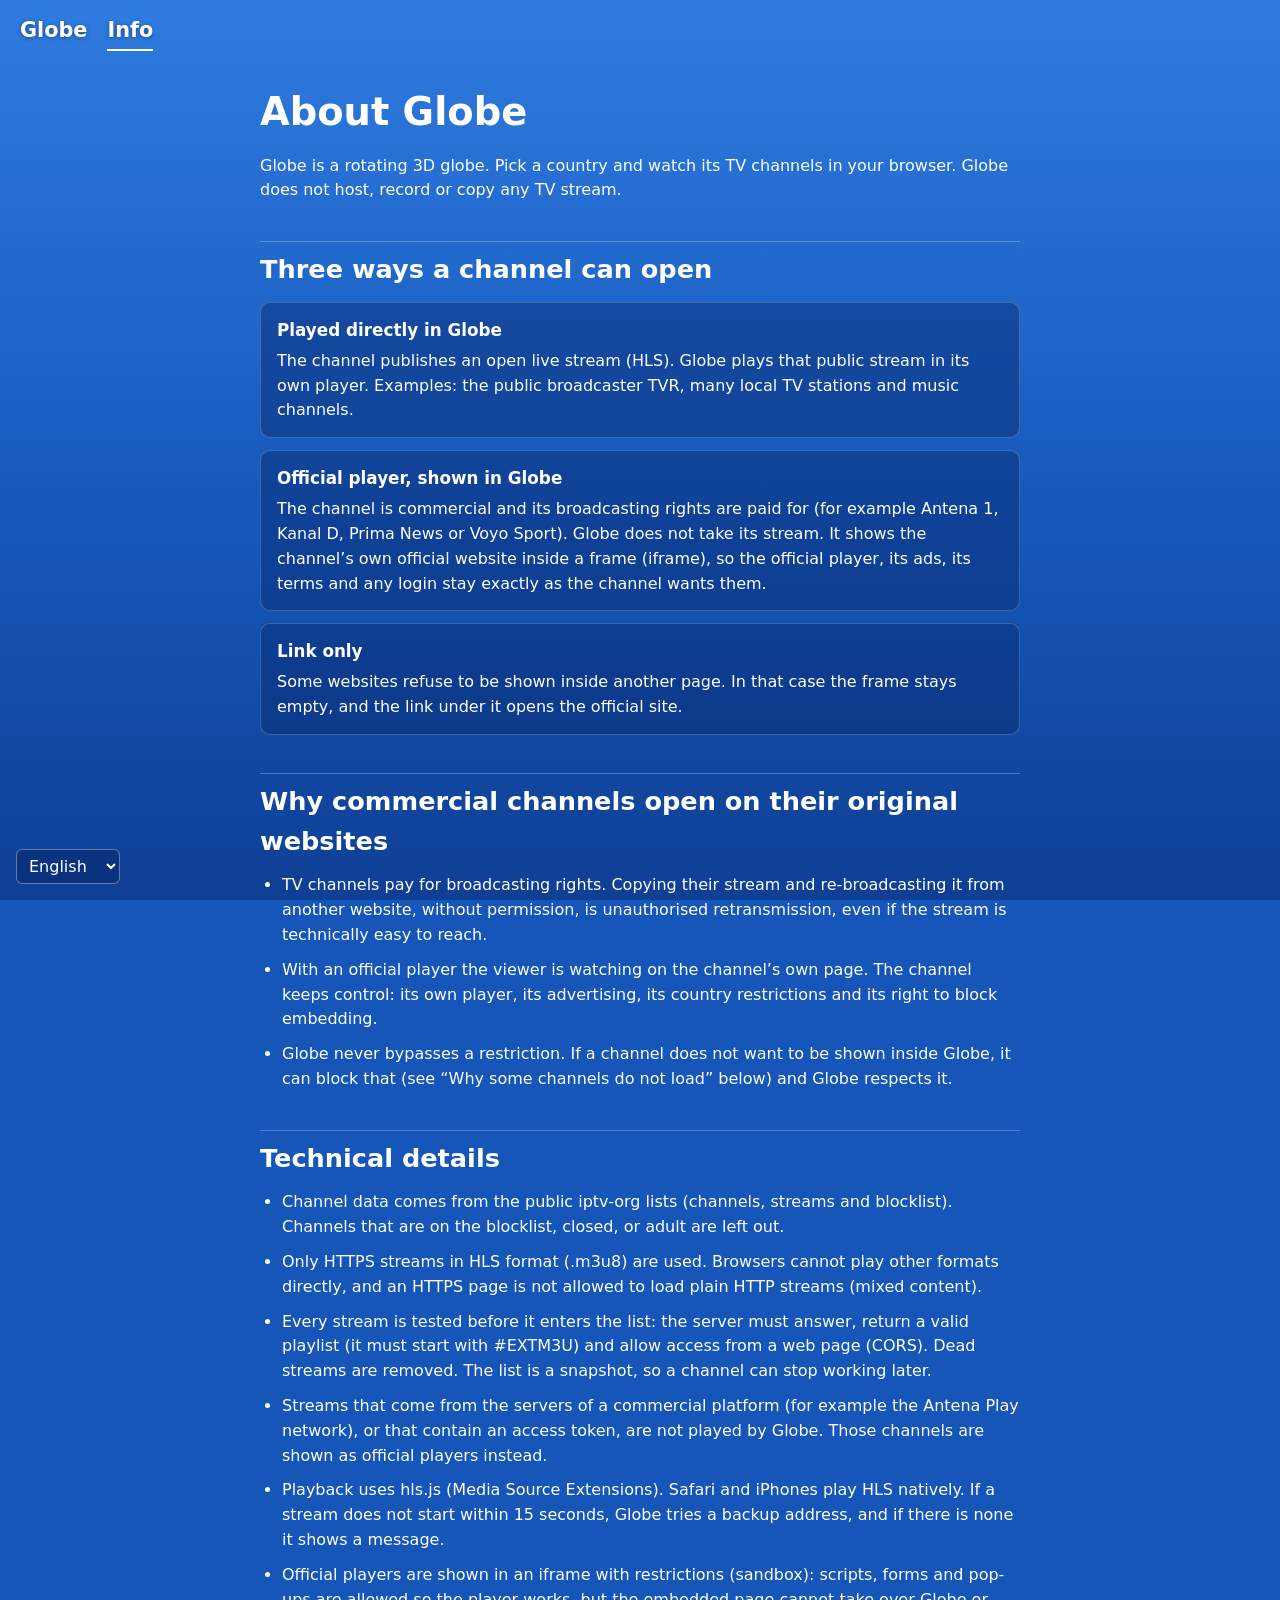
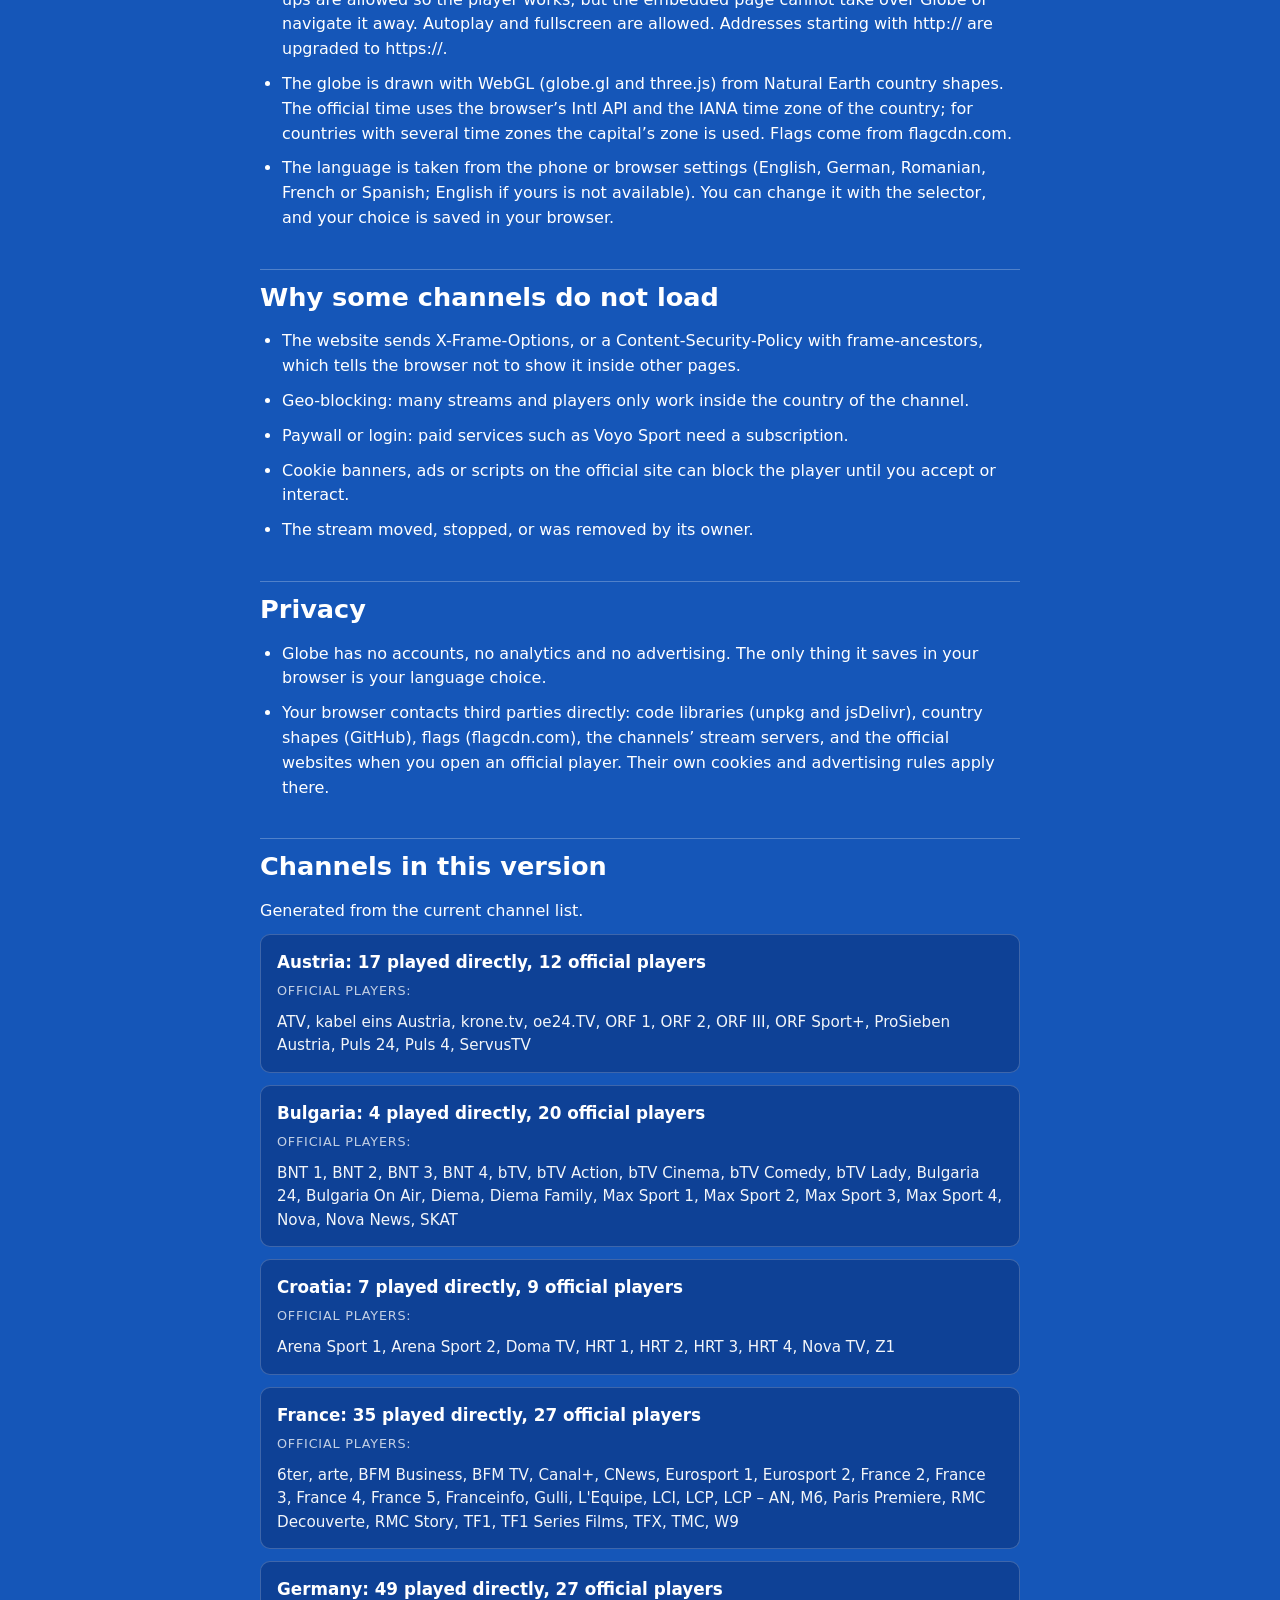
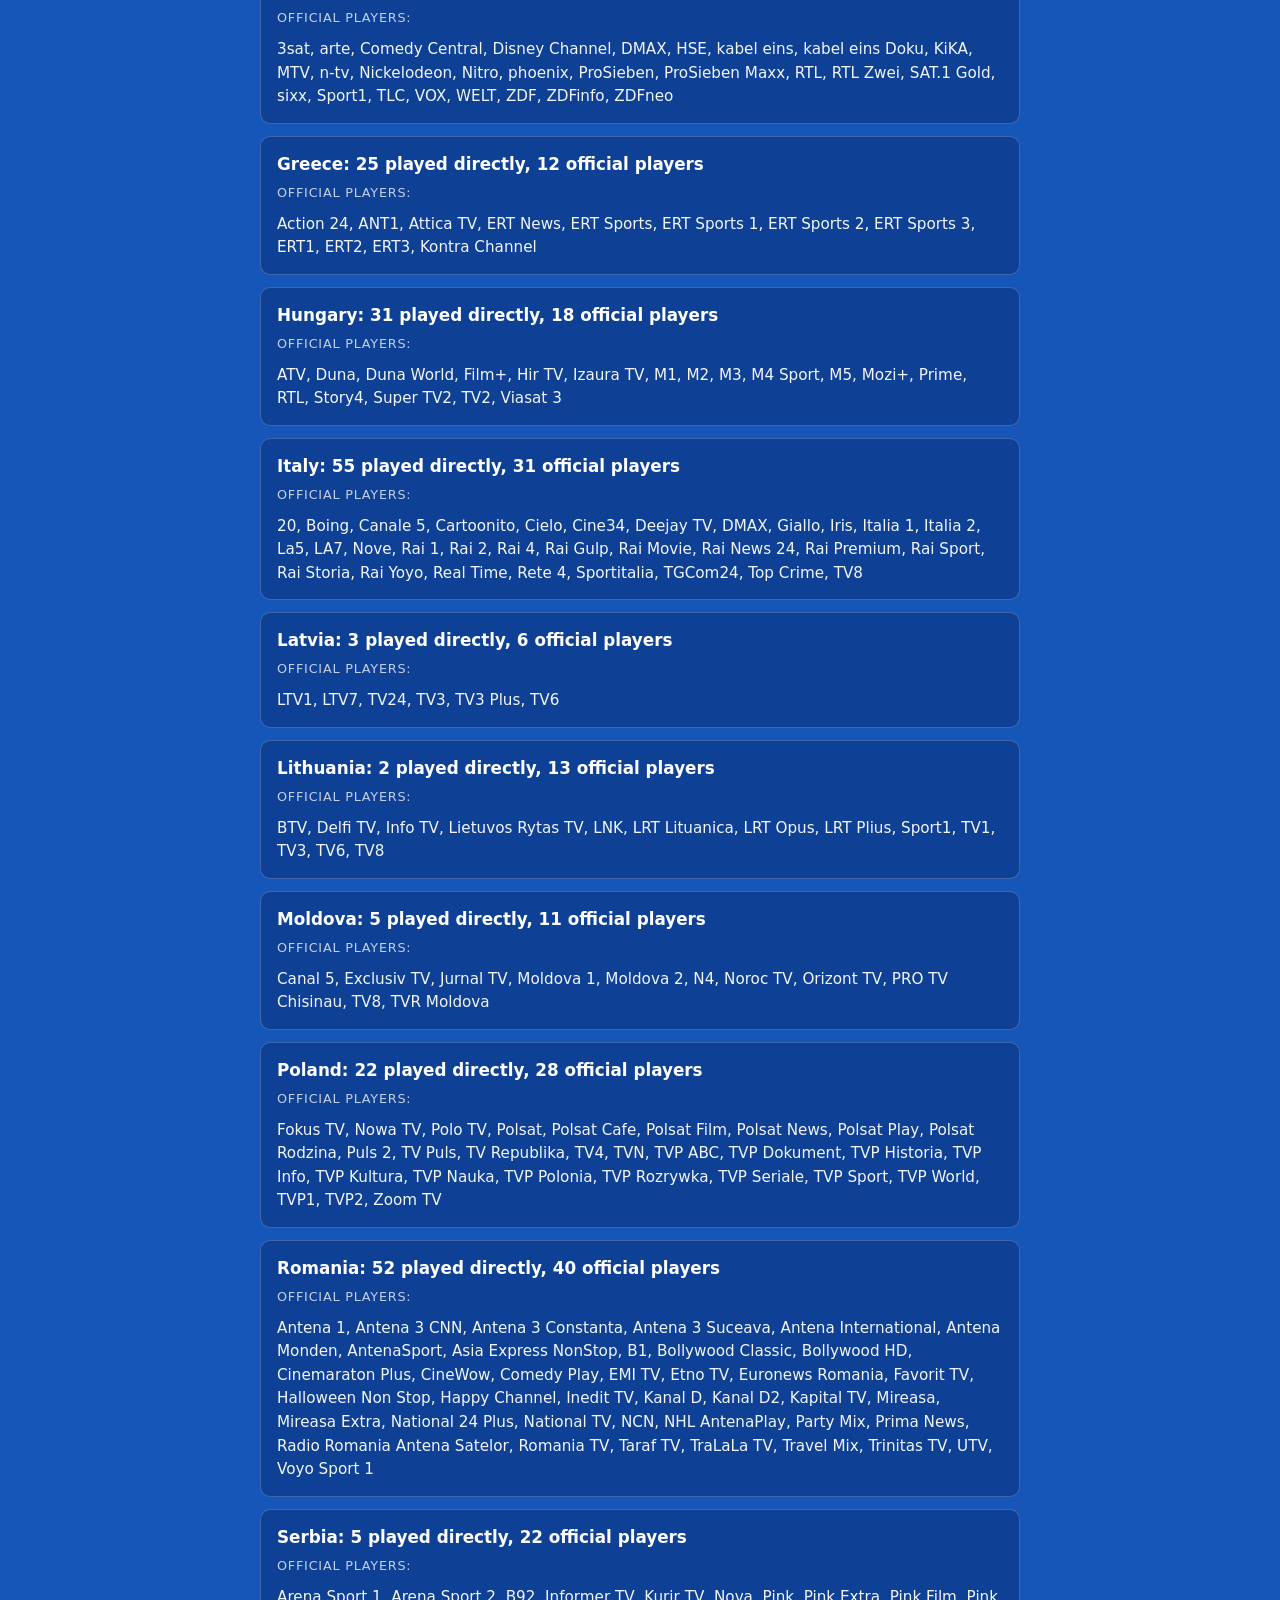
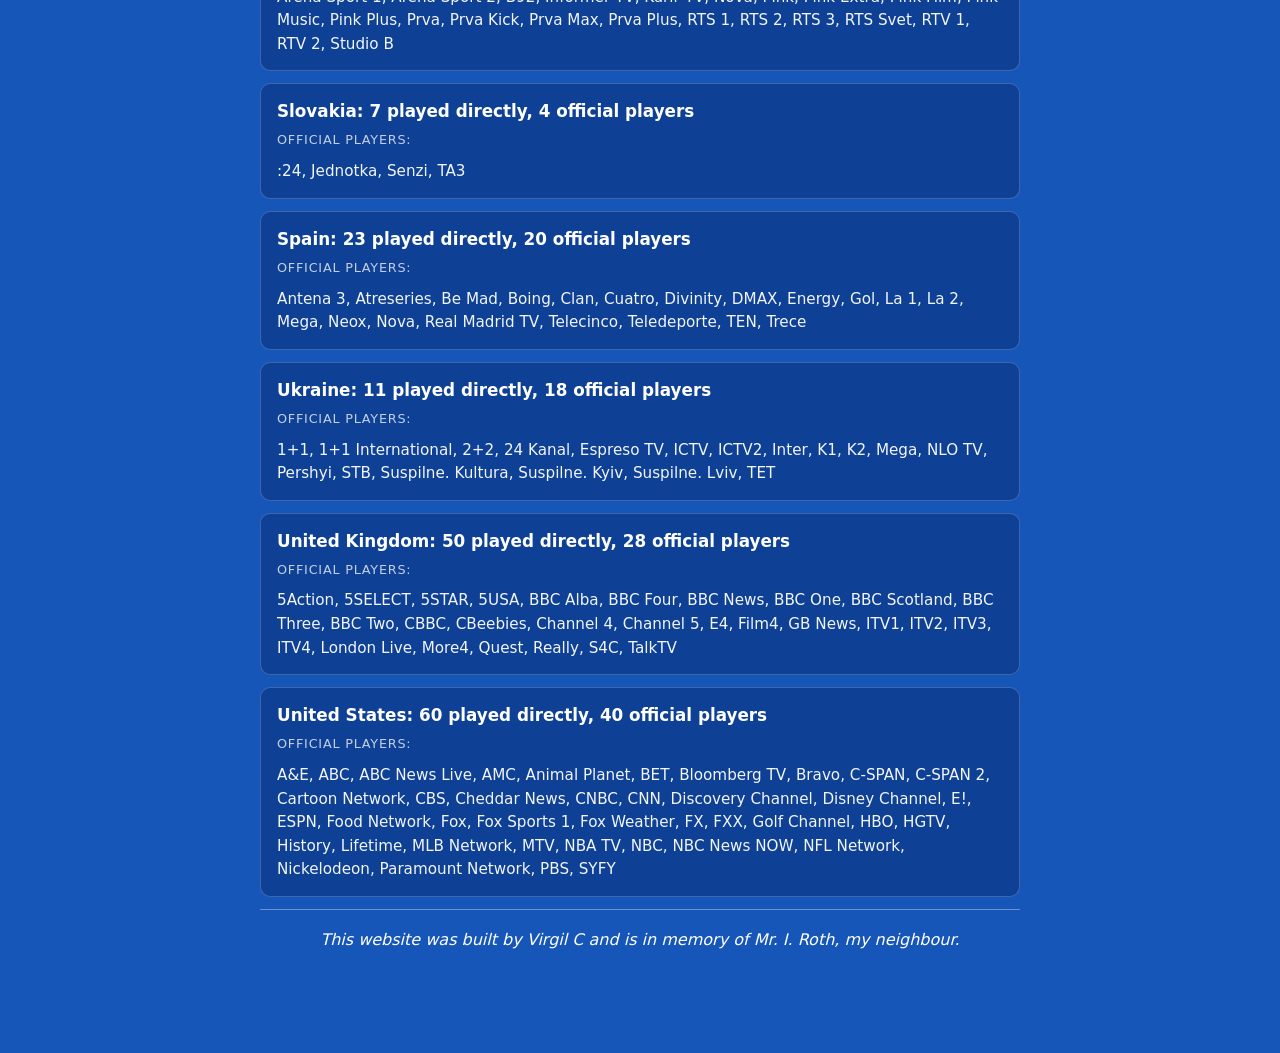
==== info.html @ bc1900ee "Initial commit" ====
<!DOCTYPE html>
<html lang="en">
<head>
  <meta charset="UTF-8">
  <meta name="viewport" content="width=device-width, initial-scale=1.0">
  <title>Info - Globe</title>
  <link rel="icon" type="image/svg+xml" href="favicon.svg">
  <link rel="stylesheet" href="css/common.css?v=20">
  <link rel="stylesheet" href="css/info.css?v=20">
</head>
<body class="info-page">
  <nav class="topnav">
    <a href="index.html" data-i18n="navGlobe"></a>
    <a href="info.html" class="active" data-i18n="navInfo"></a>
  </nav>

  <select id="lang-select" class="lang-select" data-i18n-aria="language">
    <option value="en">English</option>
    <option value="de">Deutsch</option>
    <option value="ro">Română</option>
    <option value="fr">Français</option>
    <option value="es">Español</option>
  </select>

  <main class="info">
    <h1 data-i18n="infoH1"></h1>
    <p data-i18n="introP1"></p>

    <h2 data-i18n="sec1Title"></h2>
    <div class="card">
      <h3 data-i18n="way1Title"></h3>
      <p data-i18n="way1Text"></p>
    </div>
    <div class="card">
      <h3 data-i18n="way2Title"></h3>
      <p data-i18n="way2Text"></p>
    </div>
    <div class="card">
      <h3 data-i18n="way3Title"></h3>
      <p data-i18n="way3Text"></p>
    </div>

    <h2 data-i18n="sec2Title"></h2>
    <ul>
      <li data-i18n="why1"></li>
      <li data-i18n="why2"></li>
      <li data-i18n="why3"></li>
    </ul>

    <h2 data-i18n="sec3Title"></h2>
    <ul>
      <li data-i18n="tech1"></li>
      <li data-i18n="tech2"></li>
      <li data-i18n="tech3"></li>
      <li data-i18n="tech4"></li>
      <li data-i18n="tech5"></li>
      <li data-i18n="tech6"></li>
      <li data-i18n="tech7"></li>
      <li data-i18n="tech8"></li>
    </ul>

    <h2 data-i18n="sec4Title"></h2>
    <ul>
      <li data-i18n="fail1"></li>
      <li data-i18n="fail2"></li>
      <li data-i18n="fail3"></li>
      <li data-i18n="fail4"></li>
      <li data-i18n="fail5"></li>
    </ul>

    <h2 data-i18n="sec5Title"></h2>
    <ul>
      <li data-i18n="privacy1"></li>
      <li data-i18n="privacy2"></li>
    </ul>

    <h2 data-i18n="sec6Title"></h2>
    <p data-i18n="channelsIntro"></p>
    <div id="channel-summary"></div>

    <p class="dedication" data-i18n="dedication"></p>
  </main>

  <script src="i18n/en.js?v=20"></script>
  <script src="i18n/de.js?v=20"></script>
  <script src="i18n/ro.js?v=20"></script>
  <script src="i18n/fr.js?v=20"></script>
  <script src="i18n/es.js?v=20"></script>
  <script src="i18n/info-en.js?v=20"></script>
  <script src="i18n/info-de.js?v=20"></script>
  <script src="i18n/info-ro.js?v=20"></script>
  <script src="js/i18n.js?v=20"></script>
  <script src="data/channels.js?v=20"></script>
  <script src="js/info.js?v=20"></script>
</body>
</html>
---- css/common.css ----
/* Shared by the Globe page and the Info page. */

.topnav {
  position: fixed;
  top: 14px;
  left: 20px;
  z-index: 20;
  display: flex;
  gap: 20px;
}

.topnav a {
  color: #ffffff;
  font-size: clamp(1rem, 3vw, 1.3rem);
  font-weight: 600;
  text-decoration: none;
  padding-bottom: 3px;
  border-bottom: 2px solid transparent;
  text-shadow: 0 1px 4px rgba(0, 0, 0, 0.35);
}

.topnav a:hover {
  border-bottom-color: rgba(255, 255, 255, 0.6);
}

.topnav a.active {
  border-bottom-color: #ffffff;
}

.lang-select {
  position: fixed;
  left: 16px;
  bottom: 16px;
  z-index: 20;
  padding: 6px 8px;
  border: 1px solid rgba(255, 255, 255, 0.35);
  border-radius: 6px;
  background: rgba(8, 40, 110, 0.6);
  color: #ffffff;
  font: inherit;
  cursor: pointer;
}

.lang-select option {
  color: #000000;
}
---- css/info.css ----
html {
  background: #1556b8;
}

html, body {
  margin: 0;
  min-height: 100%;
}

body.info-page {
  background: linear-gradient(180deg, #2f7be0 0%, #1556b8 60%, #0f3f94 100%) fixed;
  color: #ffffff;
  font-family: system-ui, sans-serif;
  line-height: 1.55;
}

.info {
  max-width: 760px;
  margin: 0 auto;
  padding: 72px 20px 90px;
}

.info h1 {
  font-size: clamp(1.7rem, 5vw, 2.4rem);
  margin: 10px 0 12px;
}

.info h2 {
  font-size: clamp(1.2rem, 3.4vw, 1.6rem);
  margin: 38px 0 12px;
  padding-top: 8px;
  border-top: 1px solid rgba(255, 255, 255, 0.25);
}

.info h3 {
  margin: 0 0 6px;
  font-size: 1.05rem;
}

.info p {
  margin: 0 0 10px;
}

.info ul {
  margin: 0;
  padding-left: 22px;
}

.info li {
  margin-bottom: 10px;
}

.card {
  background: rgba(8, 40, 110, 0.45);
  border: 1px solid rgba(255, 255, 255, 0.2);
  border-radius: 10px;
  padding: 14px 16px;
  margin-bottom: 12px;
}

.card p:last-child {
  margin-bottom: 0;
}

.summary-label {
  font-size: 0.8rem;
  text-transform: uppercase;
  letter-spacing: 0.06em;
  opacity: 0.75;
  margin-bottom: 2px;
}

.summary-names {
  font-size: 0.95rem;
  opacity: 0.95;
}

.dedication {
  margin-top: 48px;
  padding-top: 18px;
  border-top: 1px solid rgba(255, 255, 255, 0.35);
  font-style: italic;
  text-align: center;
}
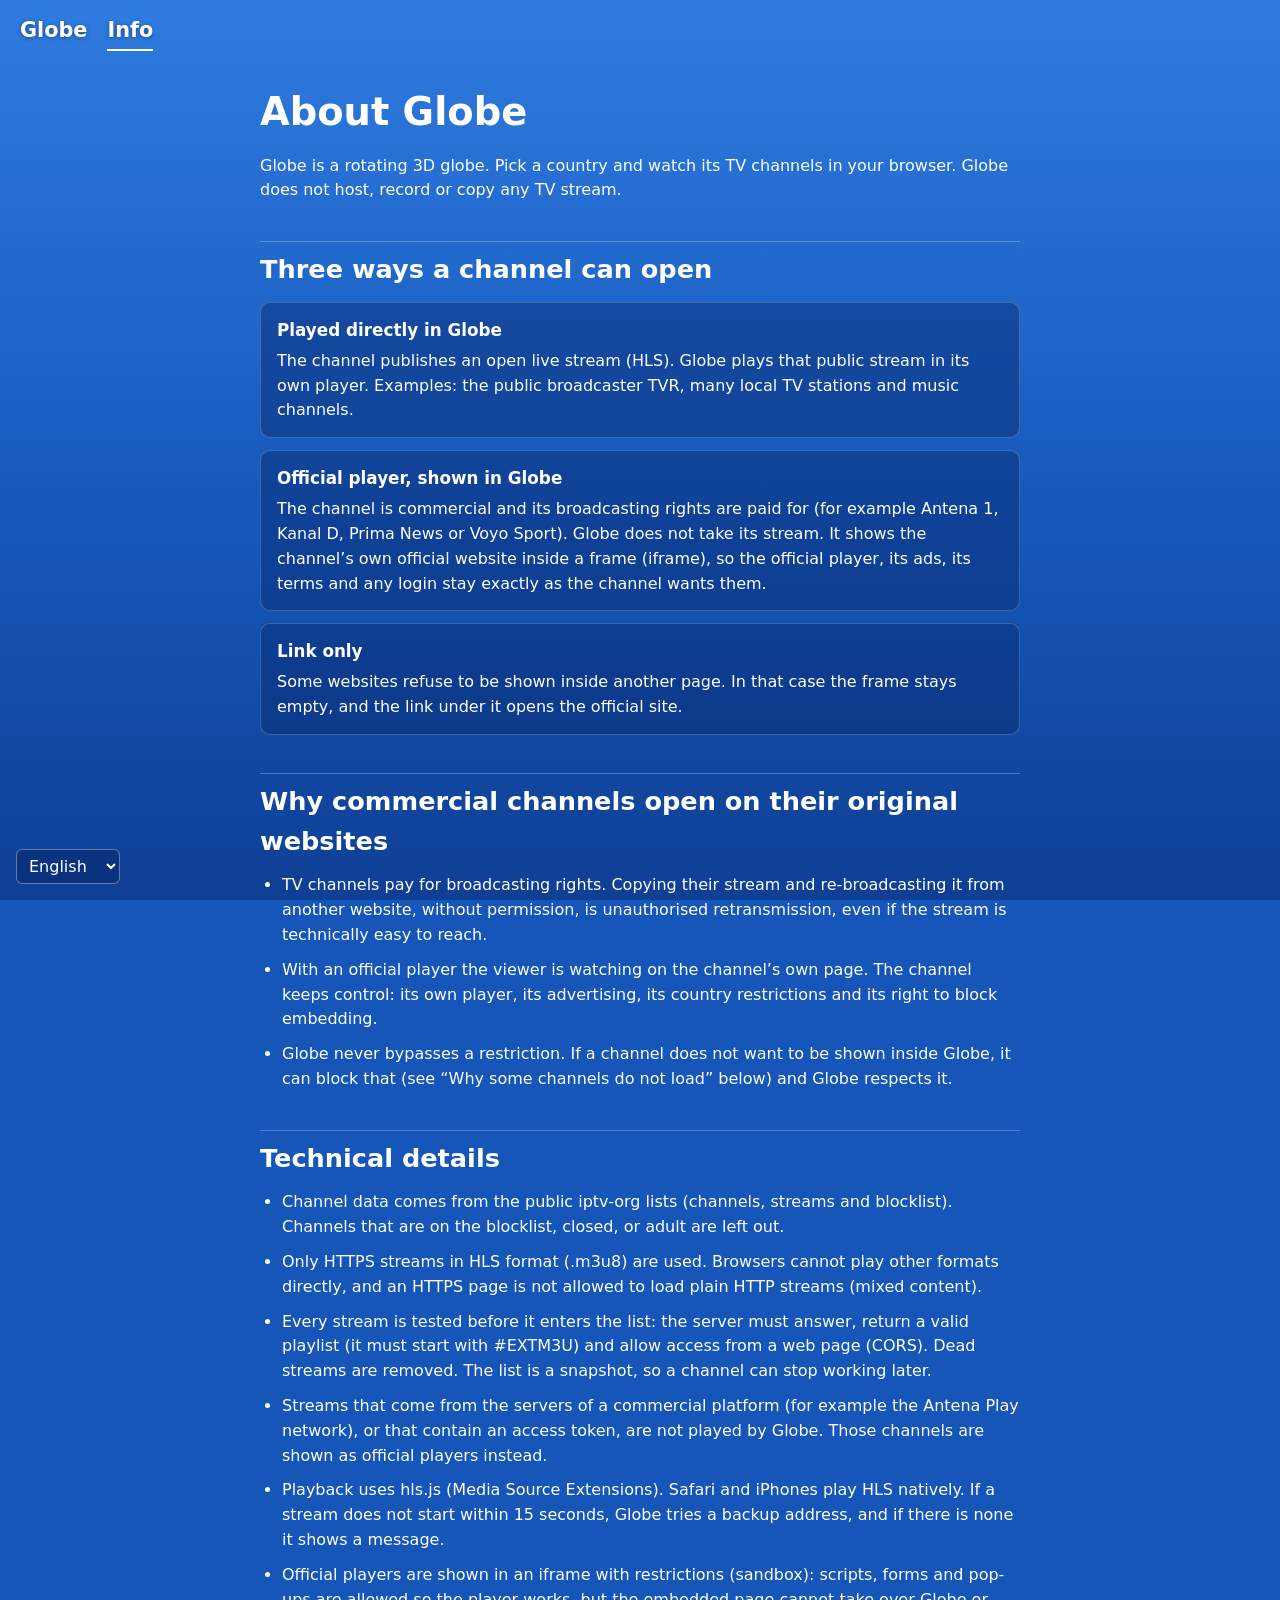
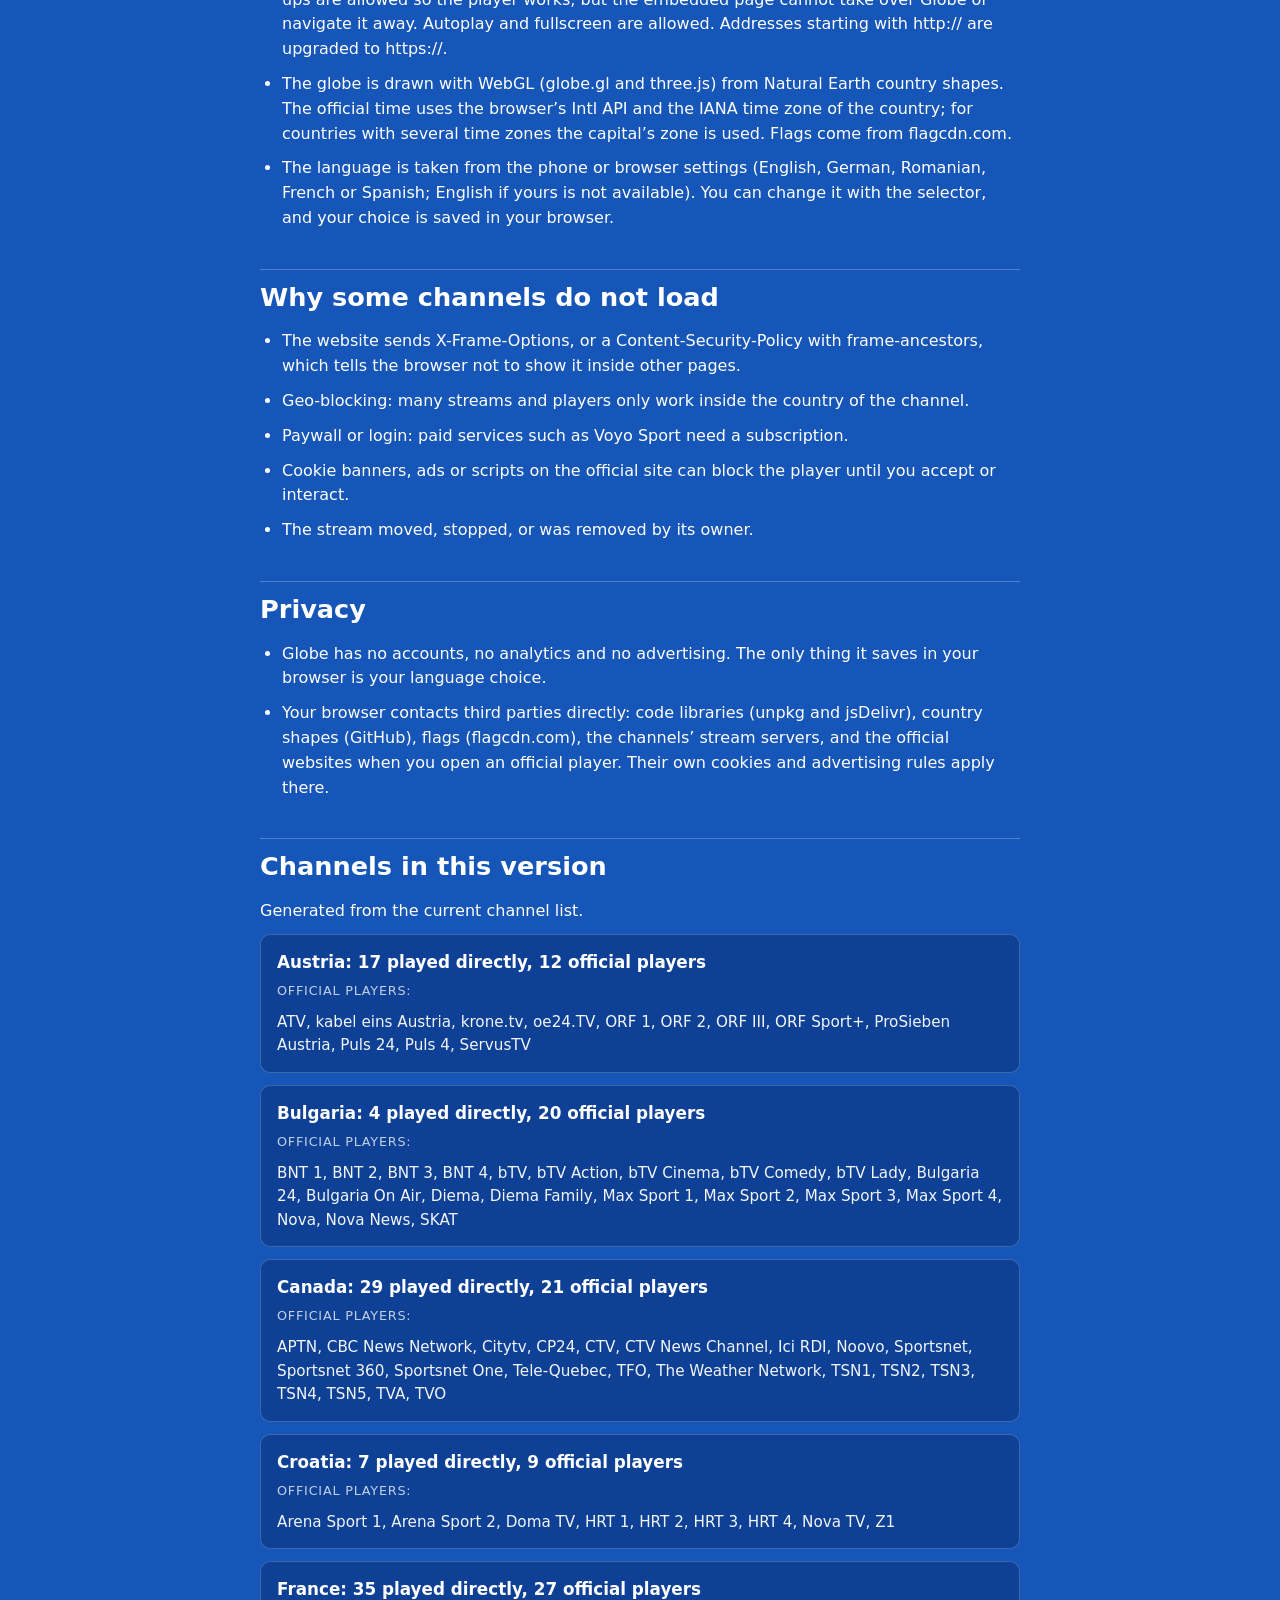
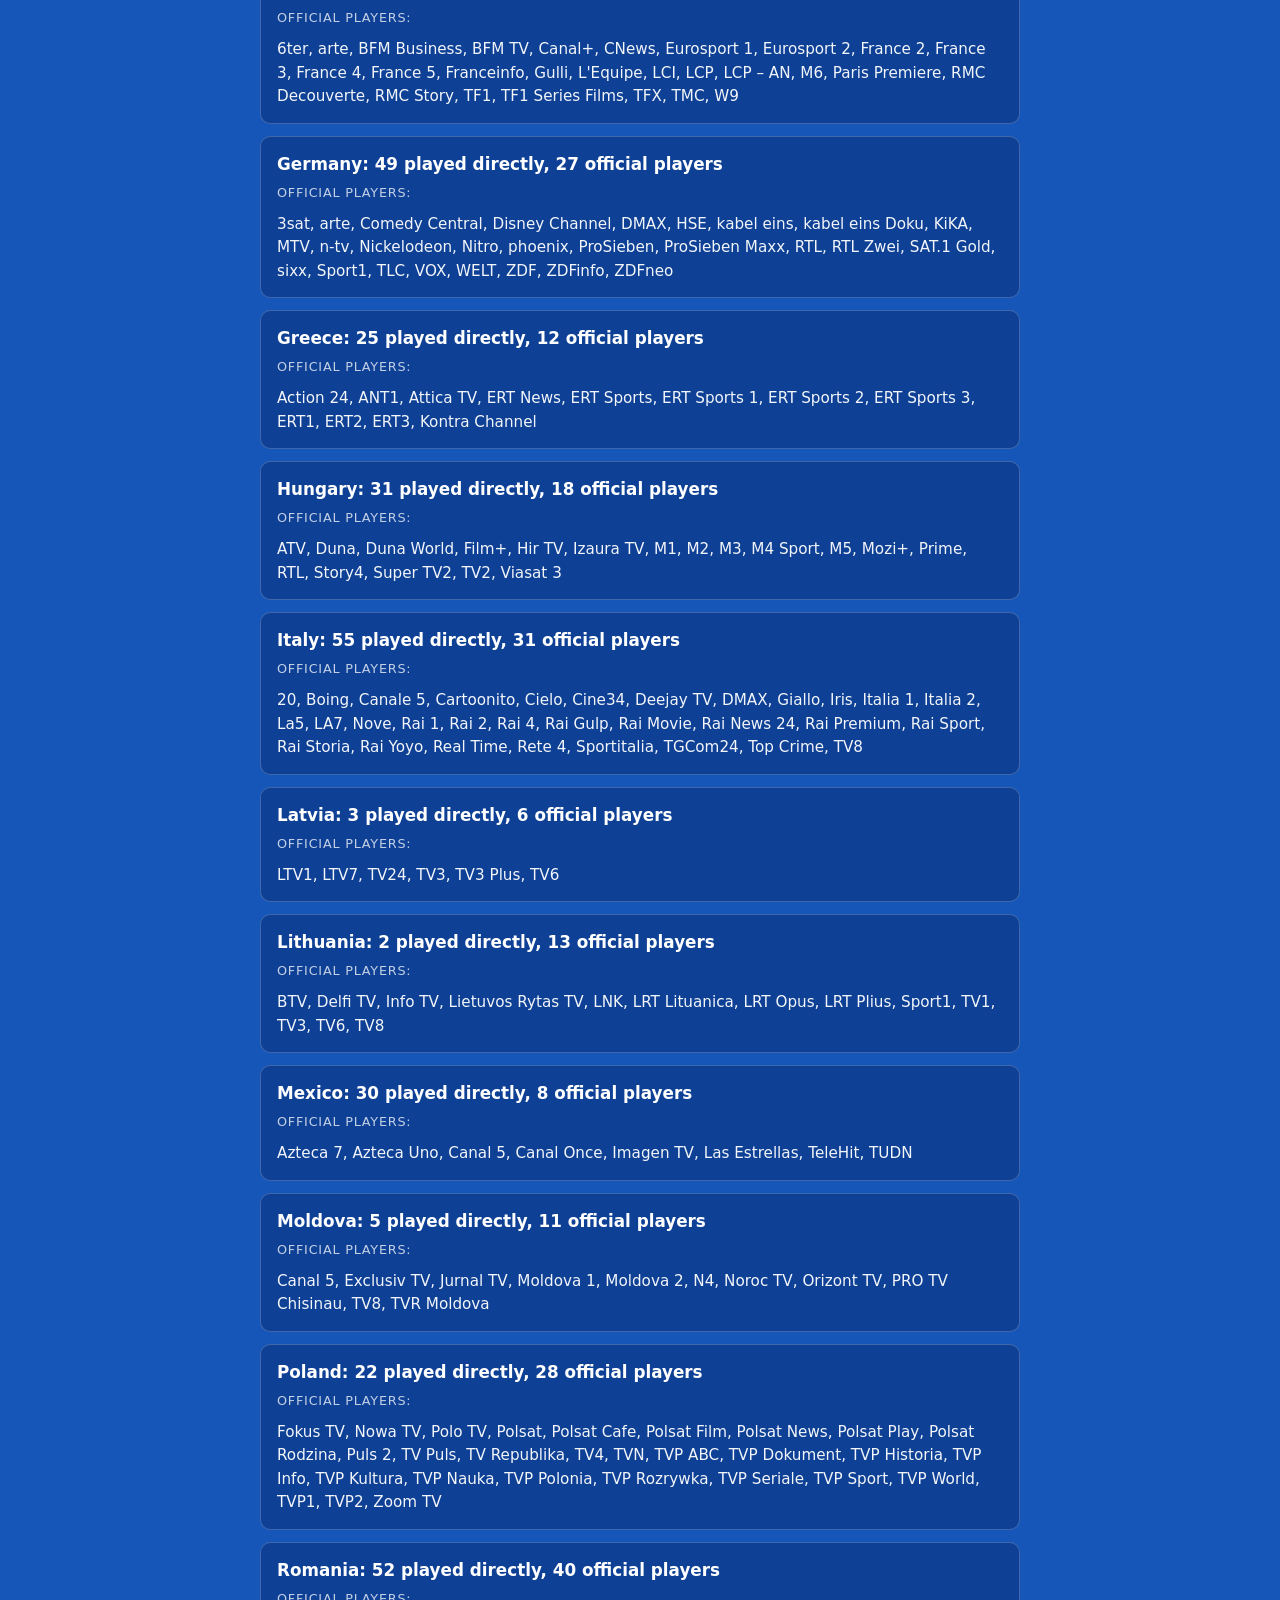
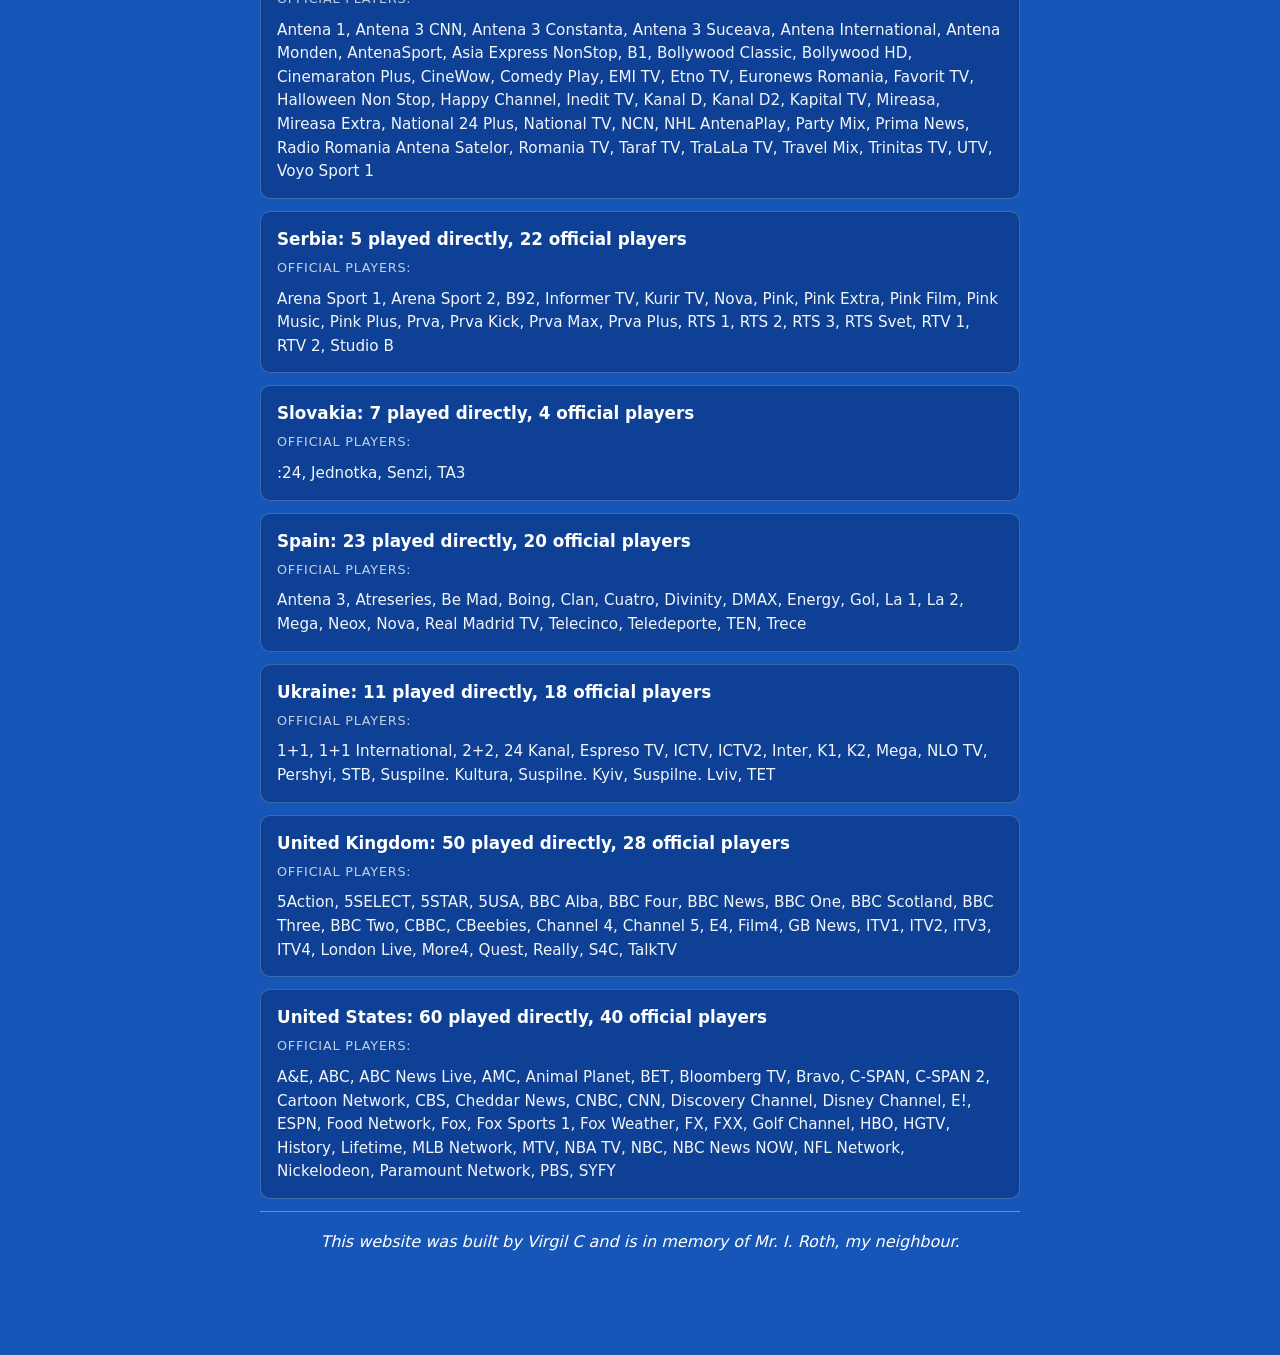
==== commit e9563672: "Expandable channel panel with pinned player on phones Co-Authored-By: Claude Sonnet 5.5 <noreply@ant" ====
--- a/info.html
+++ b/info.html
@@ -5,8 +5,8 @@
   <meta name="viewport" content="width=device-width, initial-scale=1.0">
   <title>Info - Globe</title>
   <link rel="icon" type="image/svg+xml" href="favicon.svg">
-  <link rel="stylesheet" href="css/common.css?v=20">
-  <link rel="stylesheet" href="css/info.css?v=20">
+  <link rel="stylesheet" href="css/common.css?v=21">
+  <link rel="stylesheet" href="css/info.css?v=21">
 </head>
 <body class="info-page">
   <nav class="topnav">
@@ -81,16 +81,16 @@
     <p class="dedication" data-i18n="dedication"></p>
   </main>
 
-  <script src="i18n/en.js?v=20"></script>
-  <script src="i18n/de.js?v=20"></script>
-  <script src="i18n/ro.js?v=20"></script>
-  <script src="i18n/fr.js?v=20"></script>
-  <script src="i18n/es.js?v=20"></script>
-  <script src="i18n/info-en.js?v=20"></script>
-  <script src="i18n/info-de.js?v=20"></script>
-  <script src="i18n/info-ro.js?v=20"></script>
-  <script src="js/i18n.js?v=20"></script>
-  <script src="data/channels.js?v=20"></script>
-  <script src="js/info.js?v=20"></script>
+  <script src="i18n/en.js?v=21"></script>
+  <script src="i18n/de.js?v=21"></script>
+  <script src="i18n/ro.js?v=21"></script>
+  <script src="i18n/fr.js?v=21"></script>
+  <script src="i18n/es.js?v=21"></script>
+  <script src="i18n/info-en.js?v=21"></script>
+  <script src="i18n/info-de.js?v=21"></script>
+  <script src="i18n/info-ro.js?v=21"></script>
+  <script src="js/i18n.js?v=21"></script>
+  <script src="data/channels.js?v=21"></script>
+  <script src="js/info.js?v=21"></script>
 </body>
 </html>
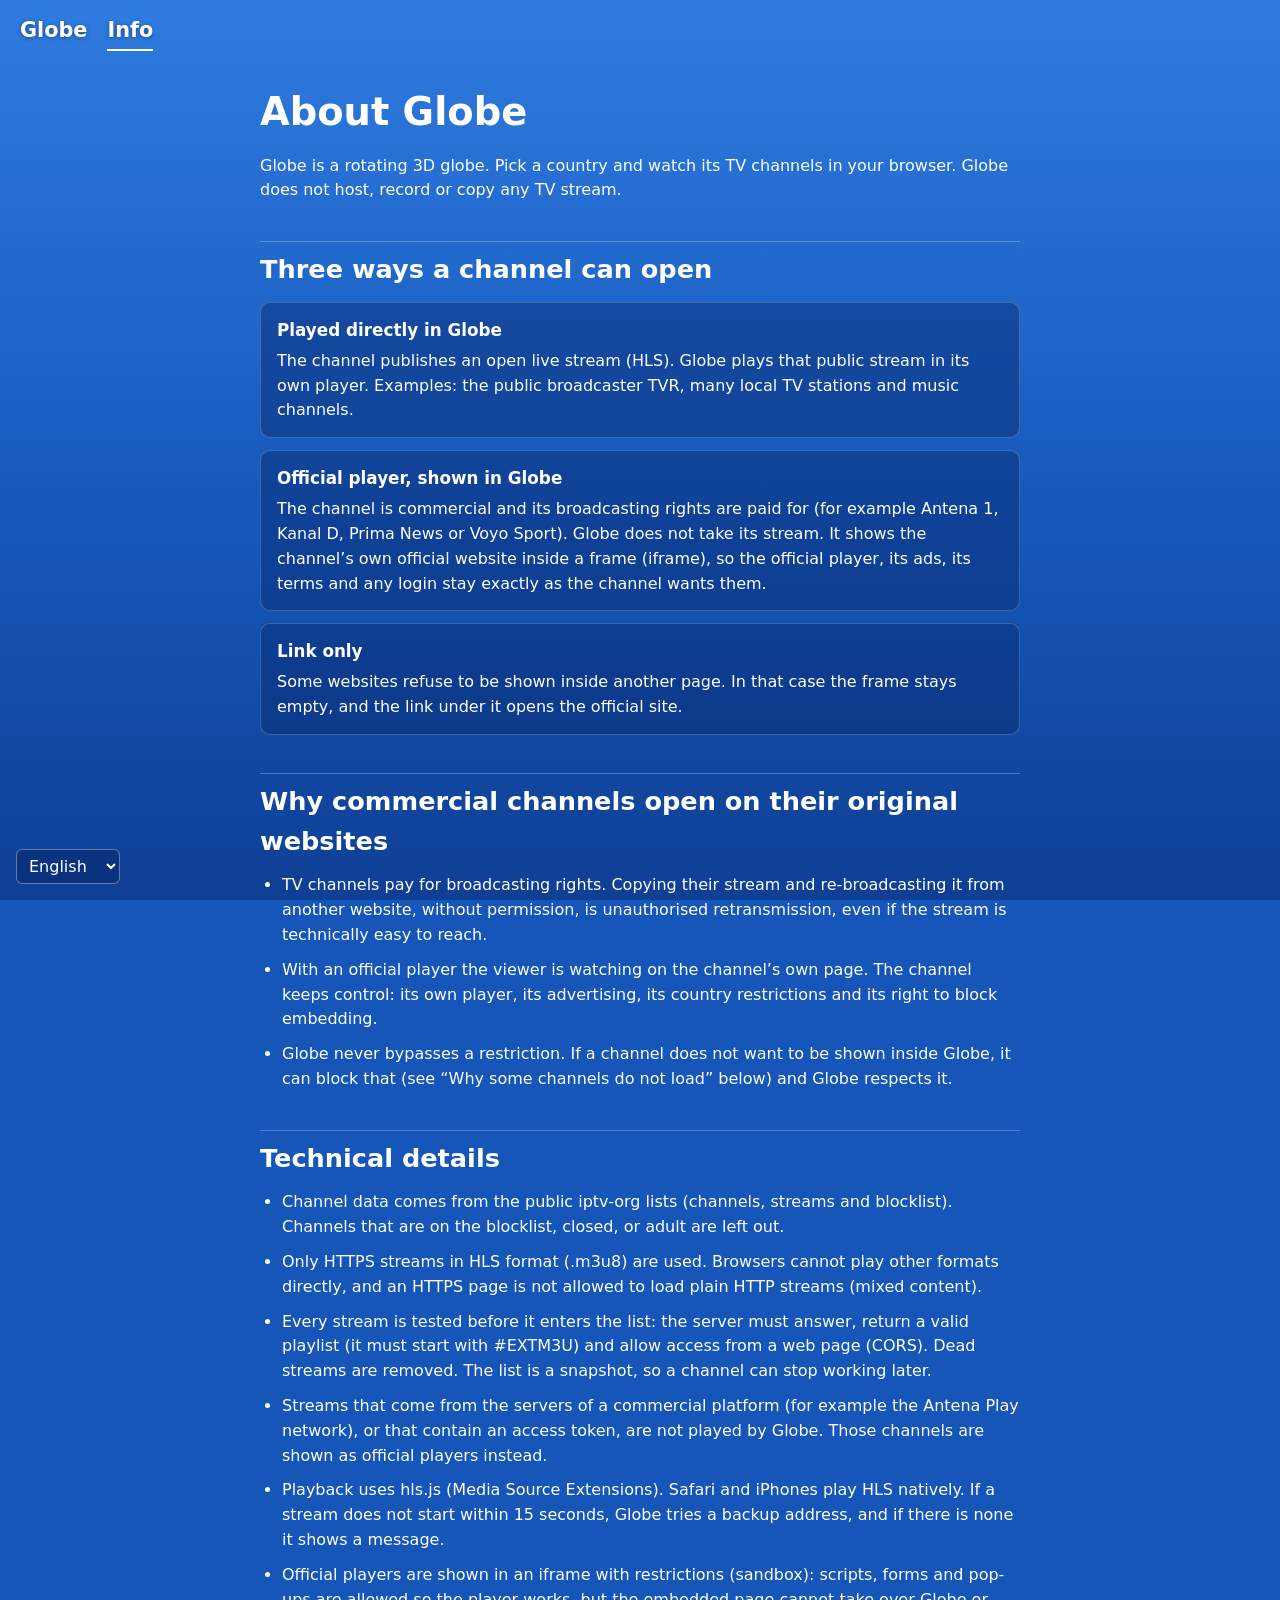
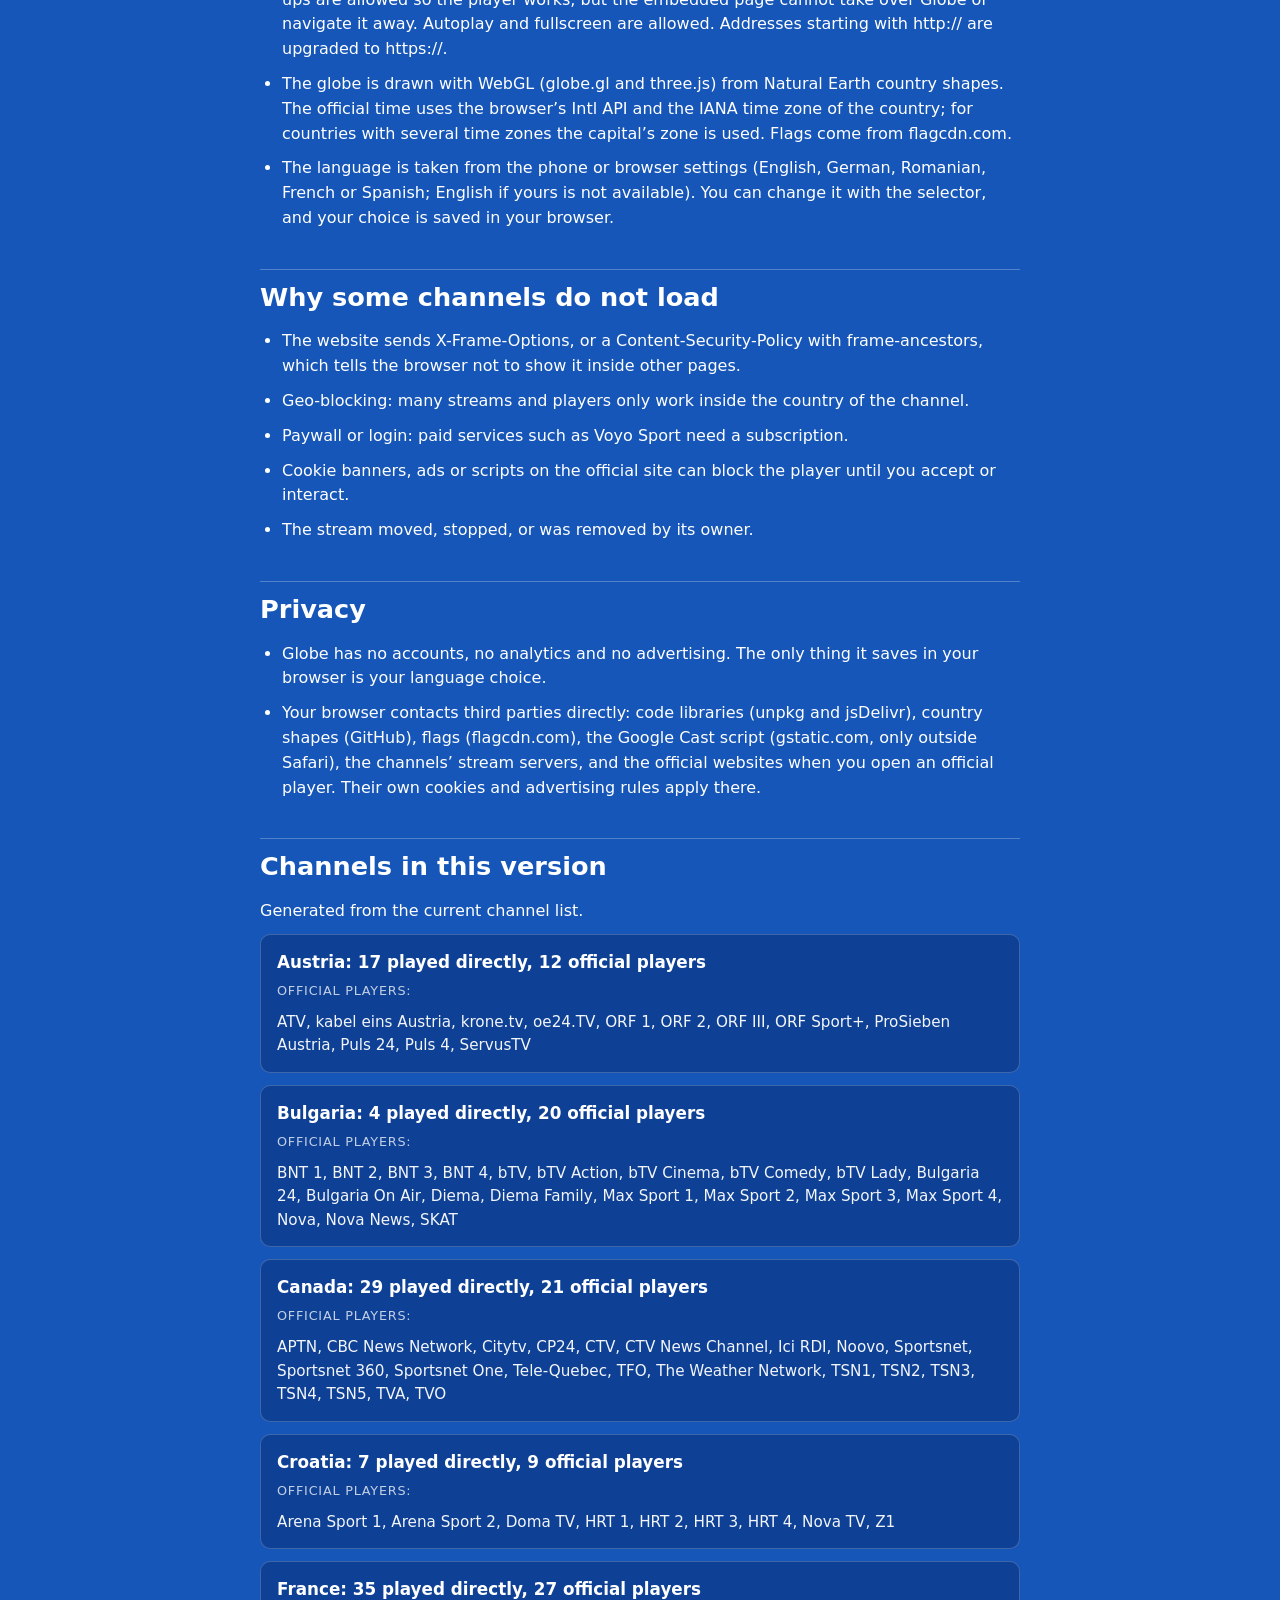
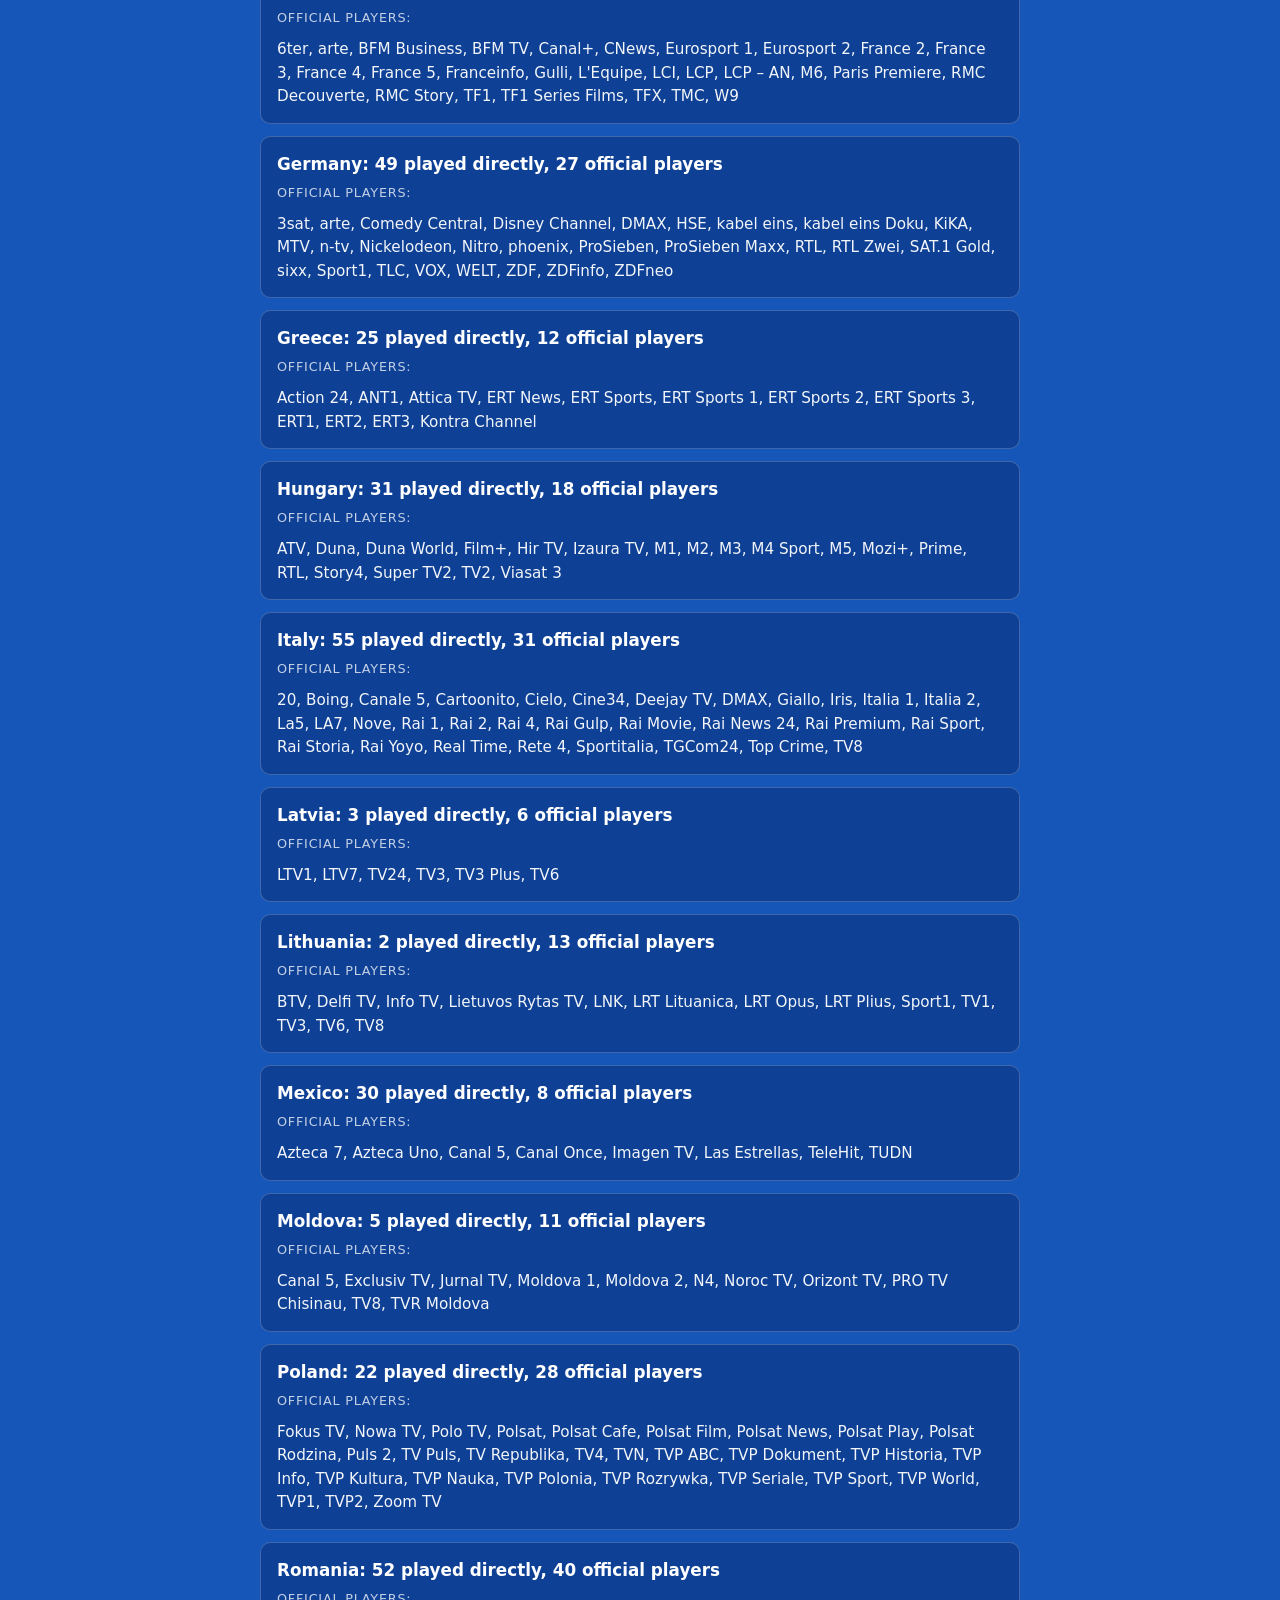
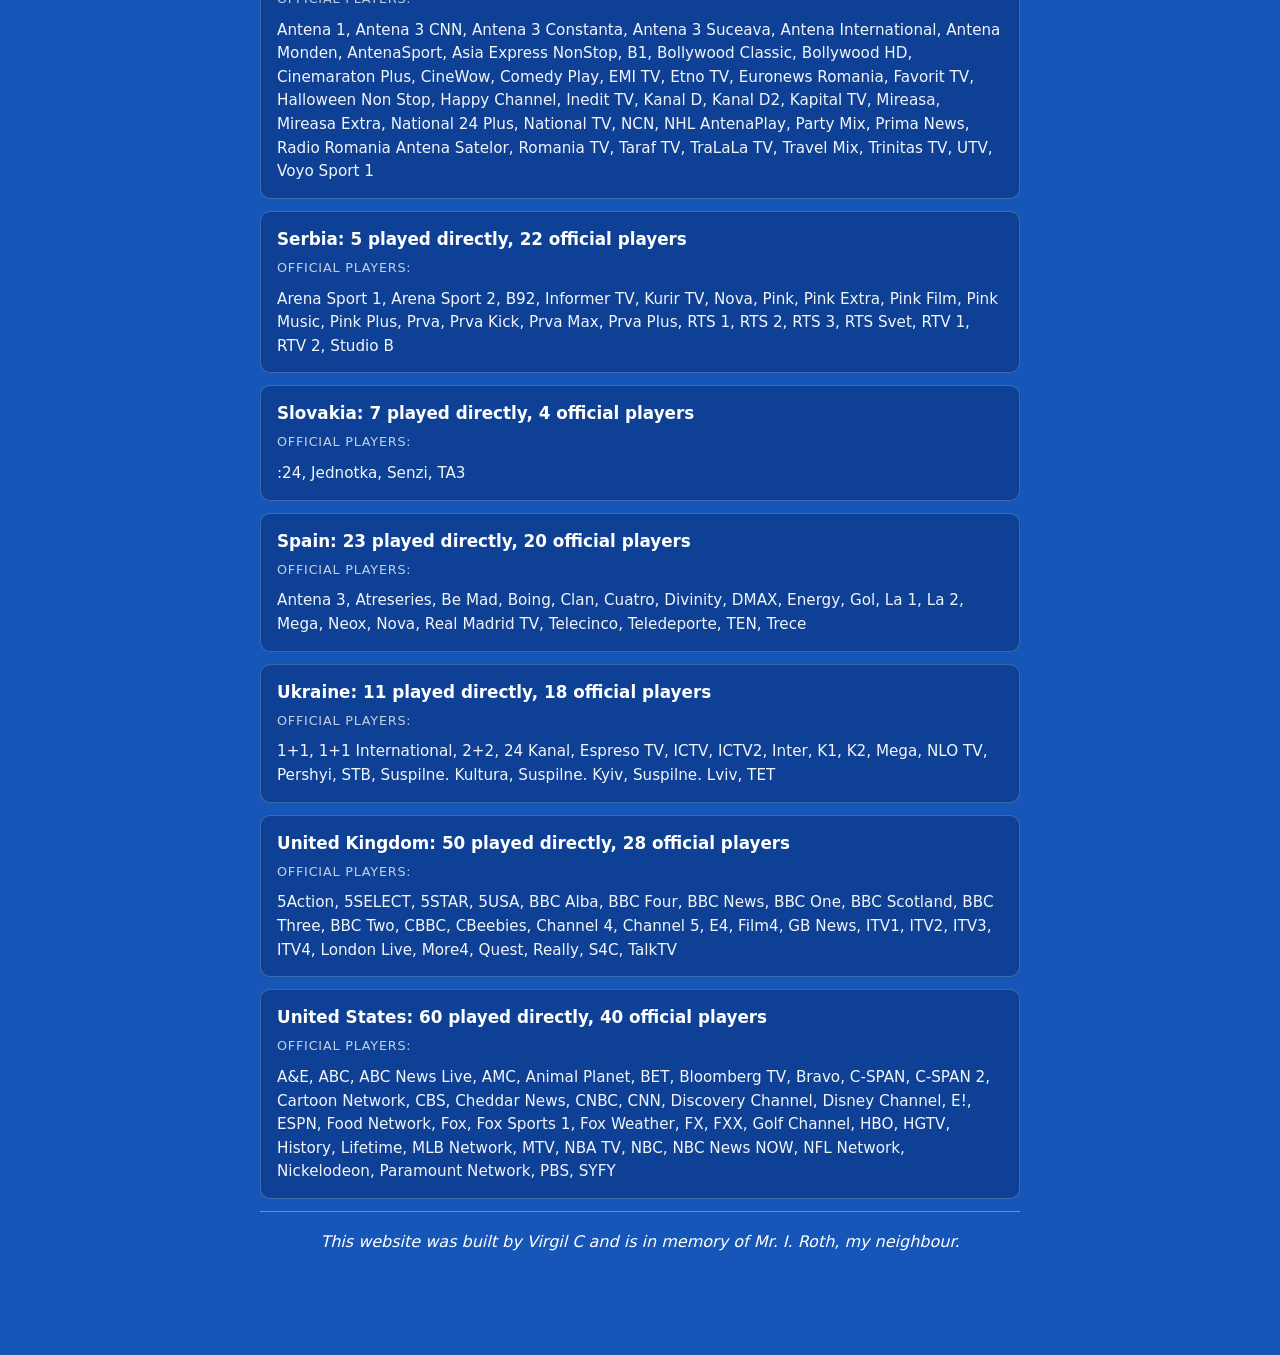
==== commit ffd0f53a: "Send to TV: add Chromecast for Android alongside AirPlay Co-Authored-By: Claude Sonnet 5.5 <noreply@" ====
--- a/info.html
+++ b/info.html
@@ -5,8 +5,8 @@
   <meta name="viewport" content="width=device-width, initial-scale=1.0">
   <title>Info - Globe</title>
   <link rel="icon" type="image/svg+xml" href="favicon.svg">
-  <link rel="stylesheet" href="css/common.css?v=21">
-  <link rel="stylesheet" href="css/info.css?v=21">
+  <link rel="stylesheet" href="css/common.css?v=23">
+  <link rel="stylesheet" href="css/info.css?v=23">
 </head>
 <body class="info-page">
   <nav class="topnav">
@@ -81,16 +81,16 @@
     <p class="dedication" data-i18n="dedication"></p>
   </main>
 
-  <script src="i18n/en.js?v=21"></script>
-  <script src="i18n/de.js?v=21"></script>
-  <script src="i18n/ro.js?v=21"></script>
-  <script src="i18n/fr.js?v=21"></script>
-  <script src="i18n/es.js?v=21"></script>
-  <script src="i18n/info-en.js?v=21"></script>
-  <script src="i18n/info-de.js?v=21"></script>
-  <script src="i18n/info-ro.js?v=21"></script>
-  <script src="js/i18n.js?v=21"></script>
-  <script src="data/channels.js?v=21"></script>
-  <script src="js/info.js?v=21"></script>
+  <script src="i18n/en.js?v=23"></script>
+  <script src="i18n/de.js?v=23"></script>
+  <script src="i18n/ro.js?v=23"></script>
+  <script src="i18n/fr.js?v=23"></script>
+  <script src="i18n/es.js?v=23"></script>
+  <script src="i18n/info-en.js?v=23"></script>
+  <script src="i18n/info-de.js?v=23"></script>
+  <script src="i18n/info-ro.js?v=23"></script>
+  <script src="js/i18n.js?v=23"></script>
+  <script src="data/channels.js?v=23"></script>
+  <script src="js/info.js?v=23"></script>
 </body>
 </html>
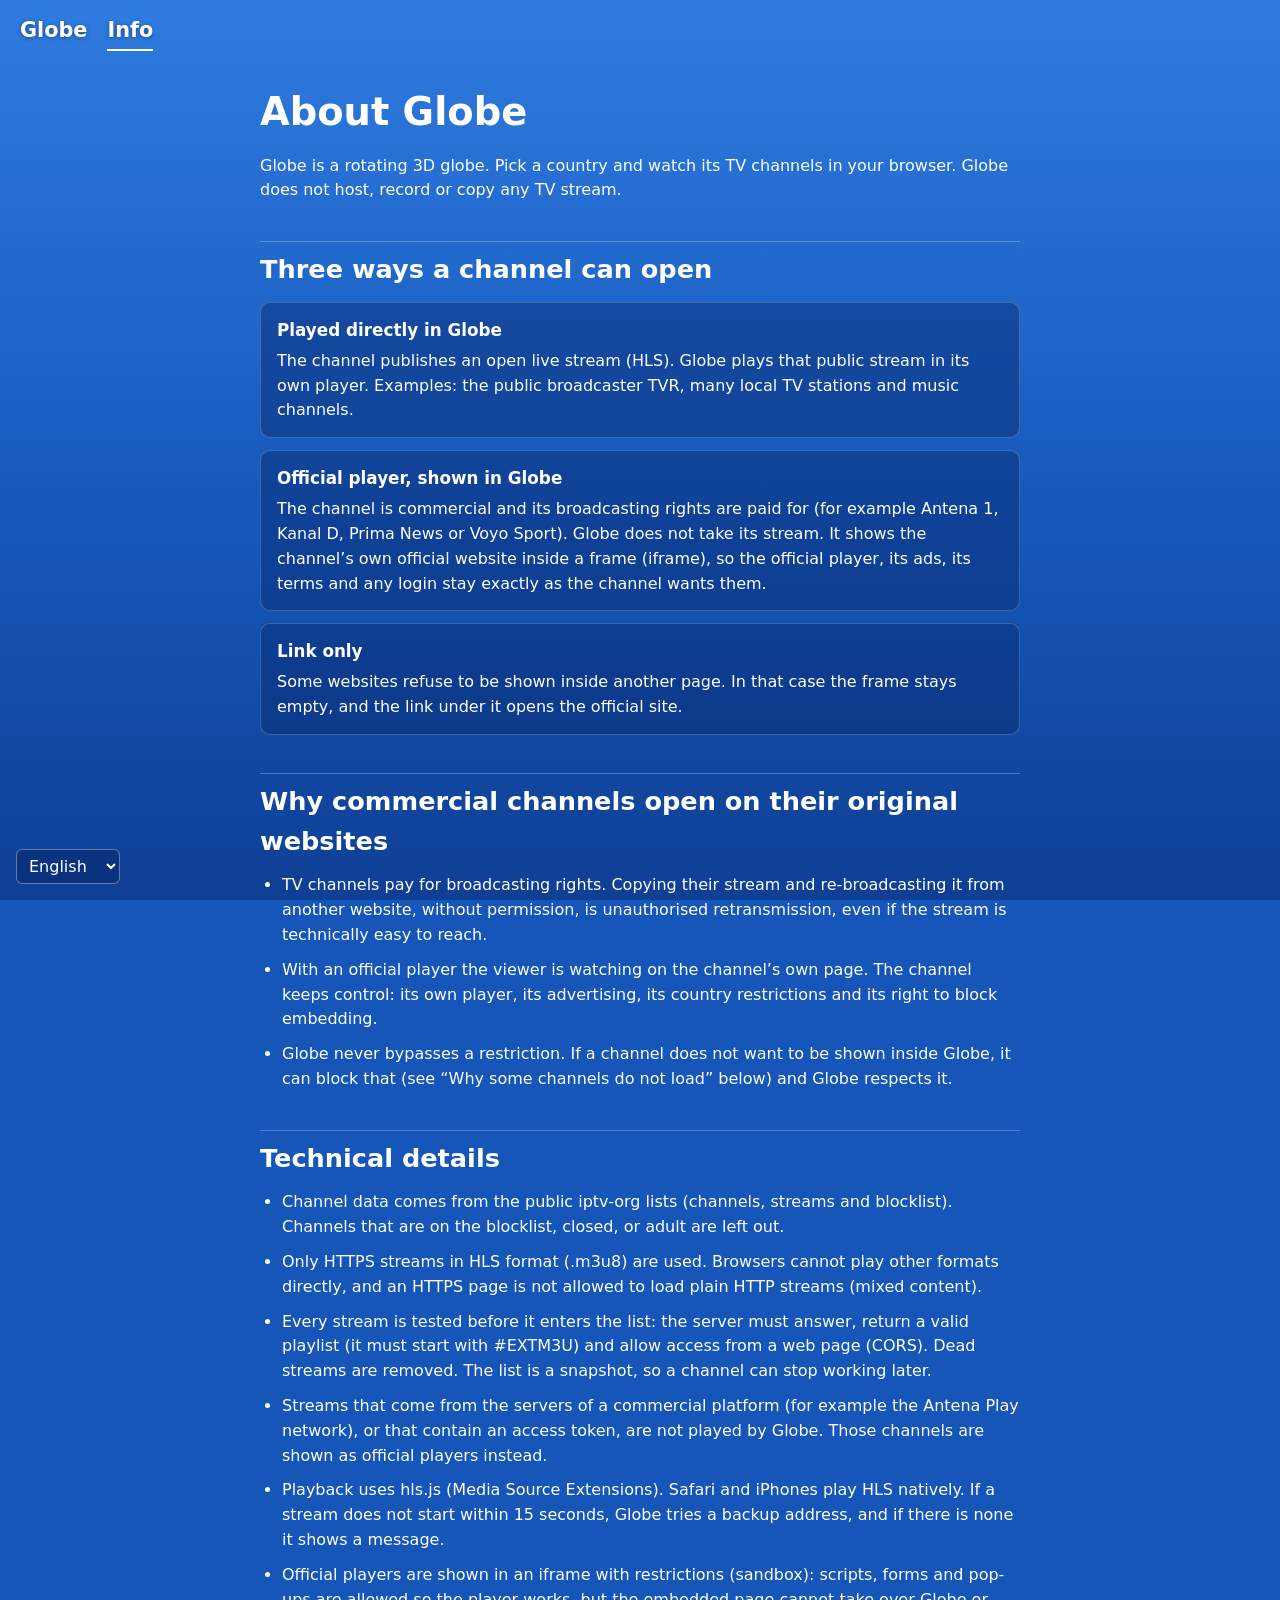
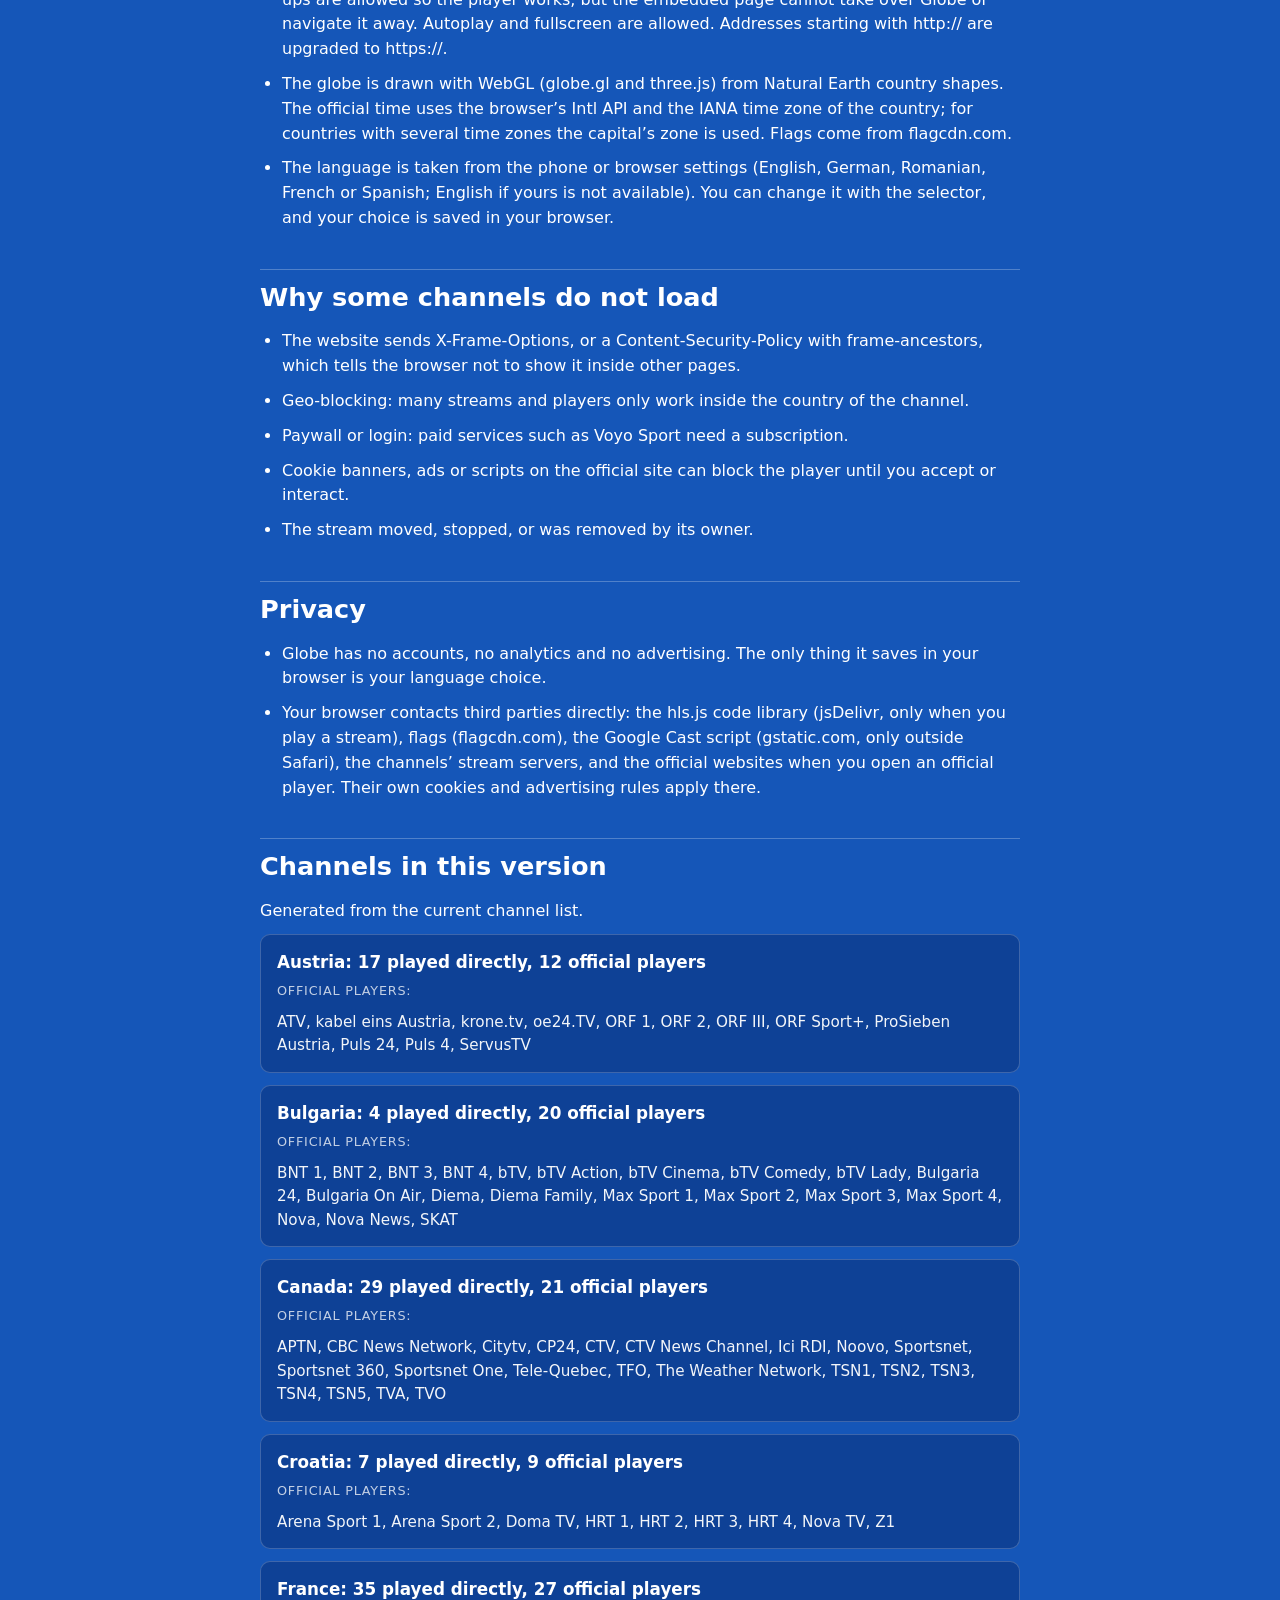
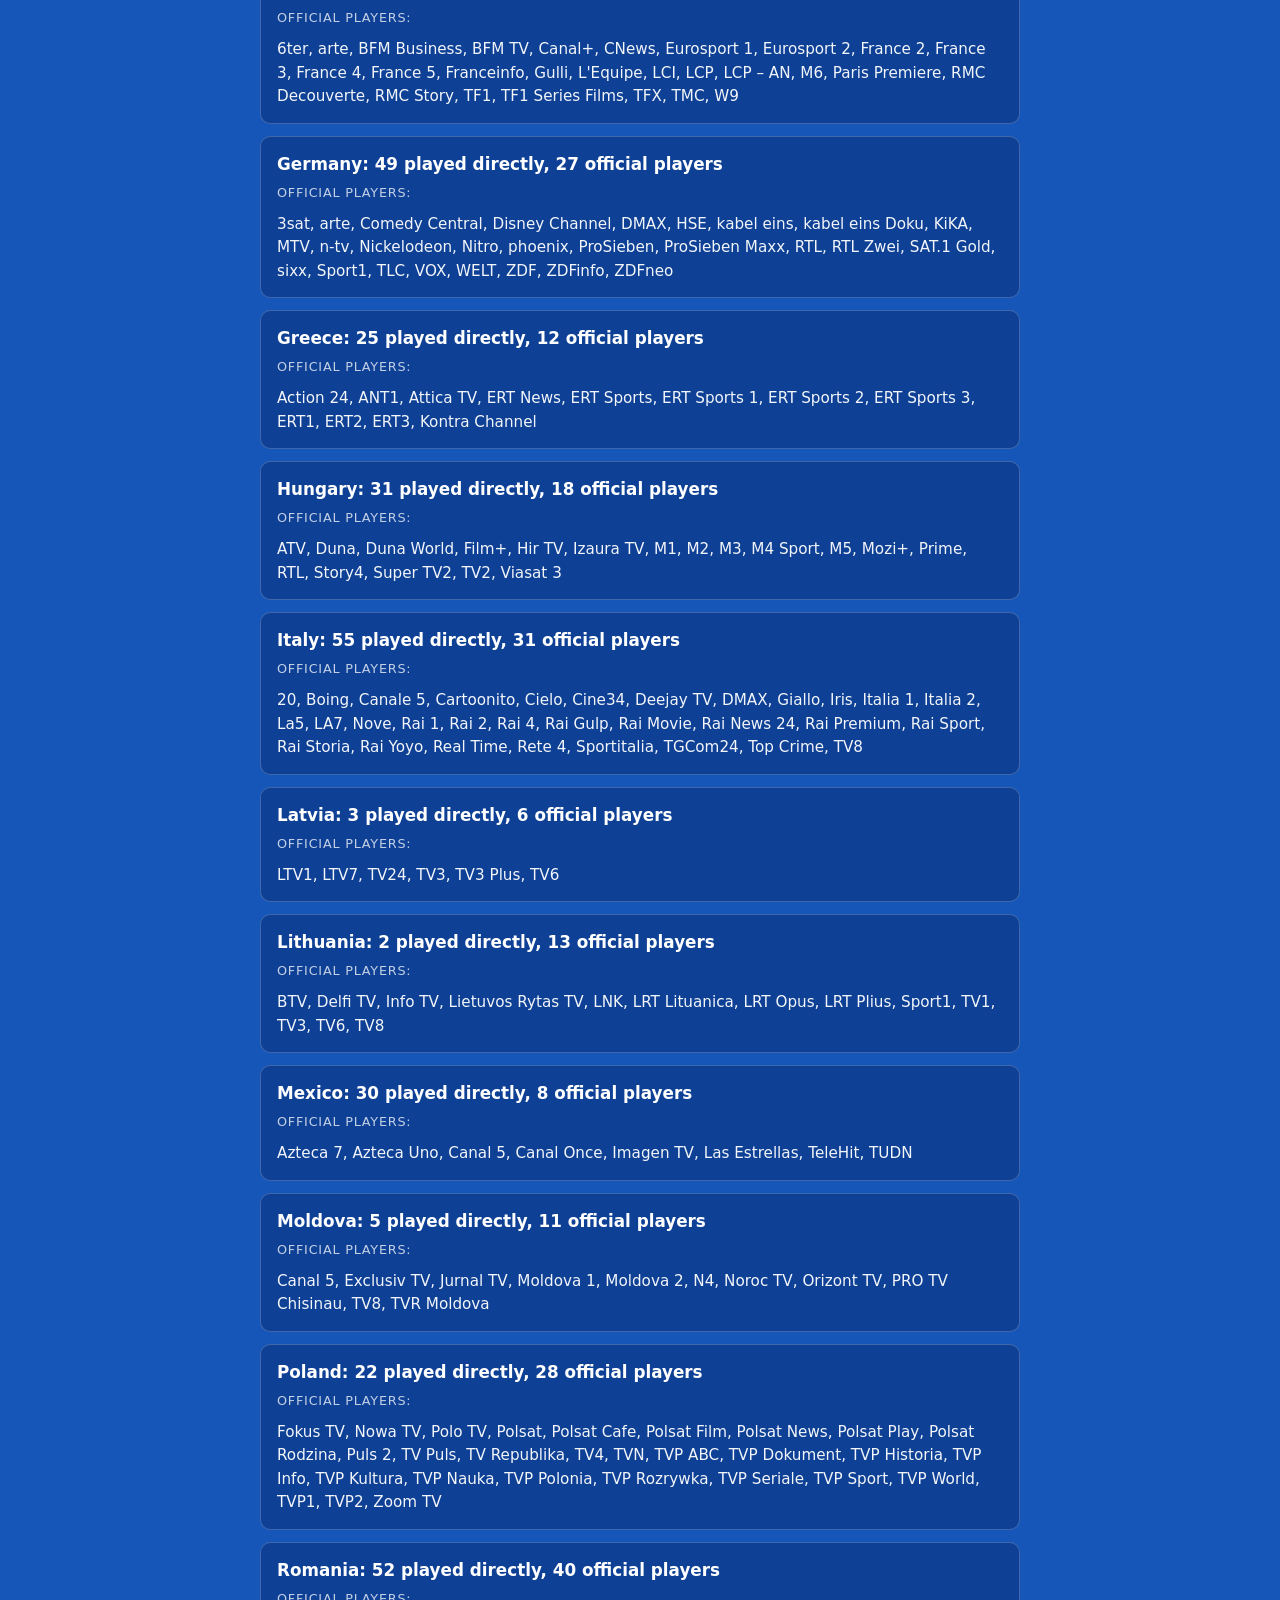
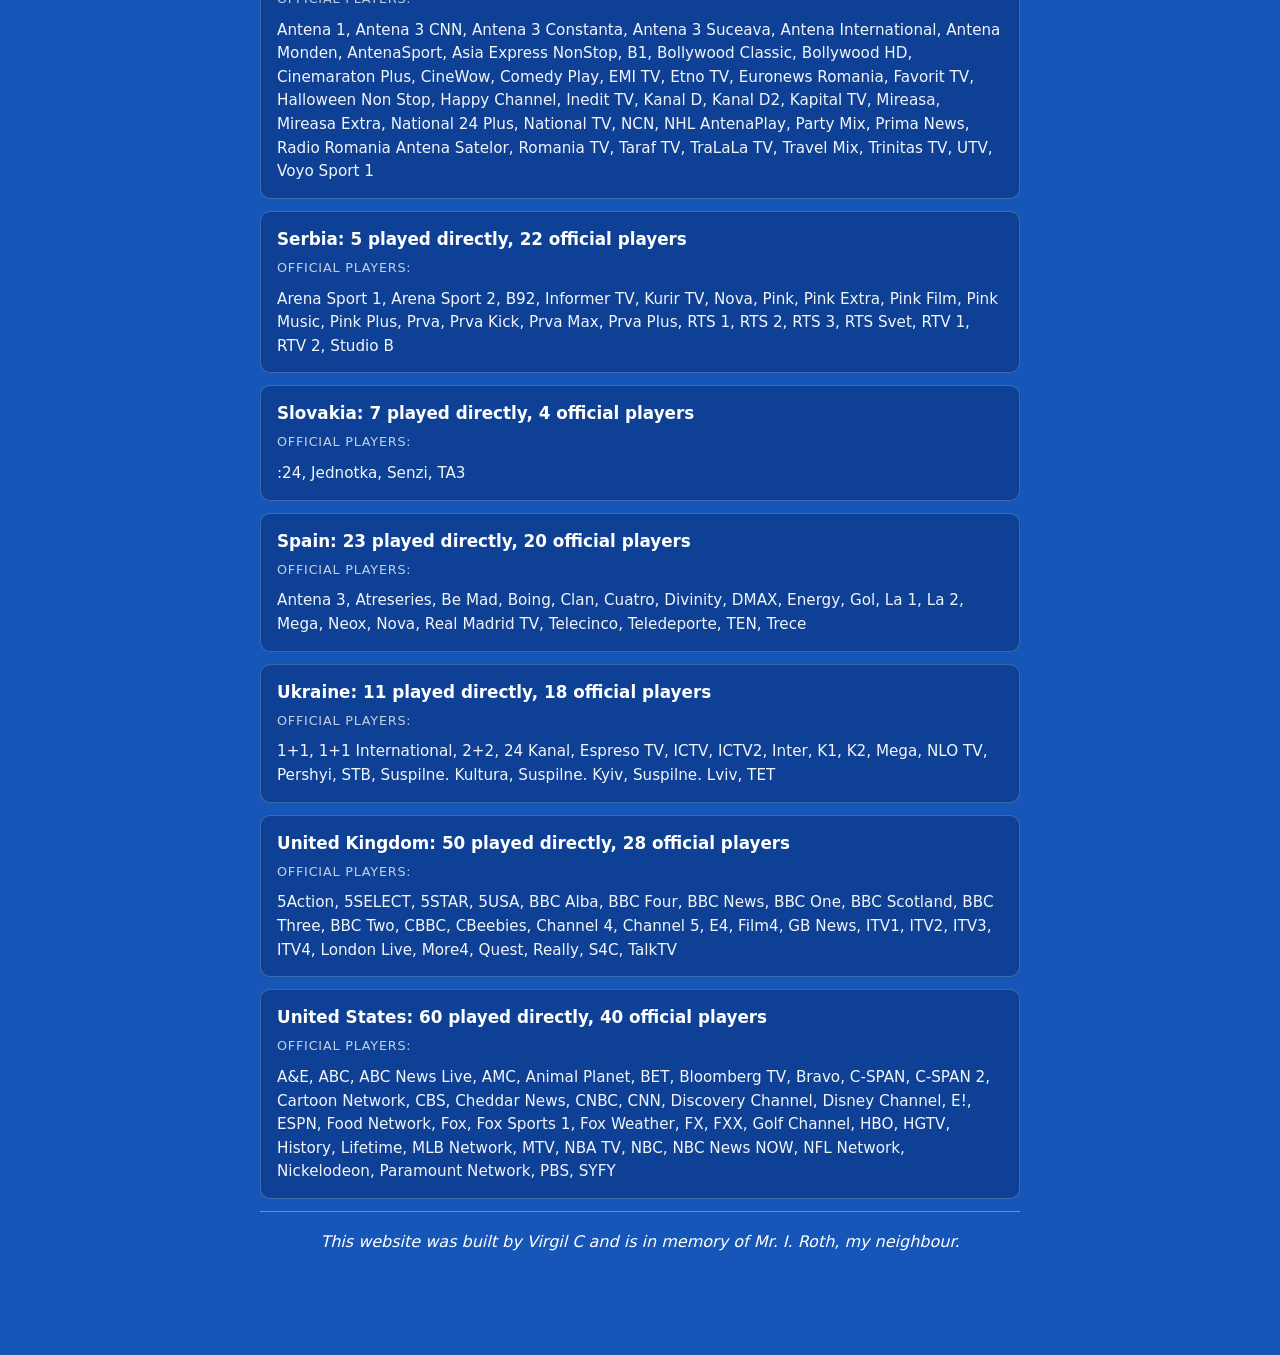
==== commit 51e14740: "Bundle globe.gl locally instead of loading it from unpkg (slow cold start) Co-Authored-By: Claude So" ====
--- a/info.html
+++ b/info.html
@@ -5,8 +5,8 @@
   <meta name="viewport" content="width=device-width, initial-scale=1.0">
   <title>Info - Globe</title>
   <link rel="icon" type="image/svg+xml" href="favicon.svg">
-  <link rel="stylesheet" href="css/common.css?v=23">
-  <link rel="stylesheet" href="css/info.css?v=23">
+  <link rel="stylesheet" href="css/common.css?v=25">
+  <link rel="stylesheet" href="css/info.css?v=25">
 </head>
 <body class="info-page">
   <nav class="topnav">
@@ -81,16 +81,16 @@
     <p class="dedication" data-i18n="dedication"></p>
   </main>
 
-  <script src="i18n/en.js?v=23"></script>
-  <script src="i18n/de.js?v=23"></script>
-  <script src="i18n/ro.js?v=23"></script>
-  <script src="i18n/fr.js?v=23"></script>
-  <script src="i18n/es.js?v=23"></script>
-  <script src="i18n/info-en.js?v=23"></script>
-  <script src="i18n/info-de.js?v=23"></script>
-  <script src="i18n/info-ro.js?v=23"></script>
-  <script src="js/i18n.js?v=23"></script>
-  <script src="data/channels.js?v=23"></script>
-  <script src="js/info.js?v=23"></script>
+  <script src="i18n/en.js?v=25"></script>
+  <script src="i18n/de.js?v=25"></script>
+  <script src="i18n/ro.js?v=25"></script>
+  <script src="i18n/fr.js?v=25"></script>
+  <script src="i18n/es.js?v=25"></script>
+  <script src="i18n/info-en.js?v=25"></script>
+  <script src="i18n/info-de.js?v=25"></script>
+  <script src="i18n/info-ro.js?v=25"></script>
+  <script src="js/i18n.js?v=25"></script>
+  <script src="data/channels.js?v=25"></script>
+  <script src="js/info.js?v=25"></script>
 </body>
 </html>
